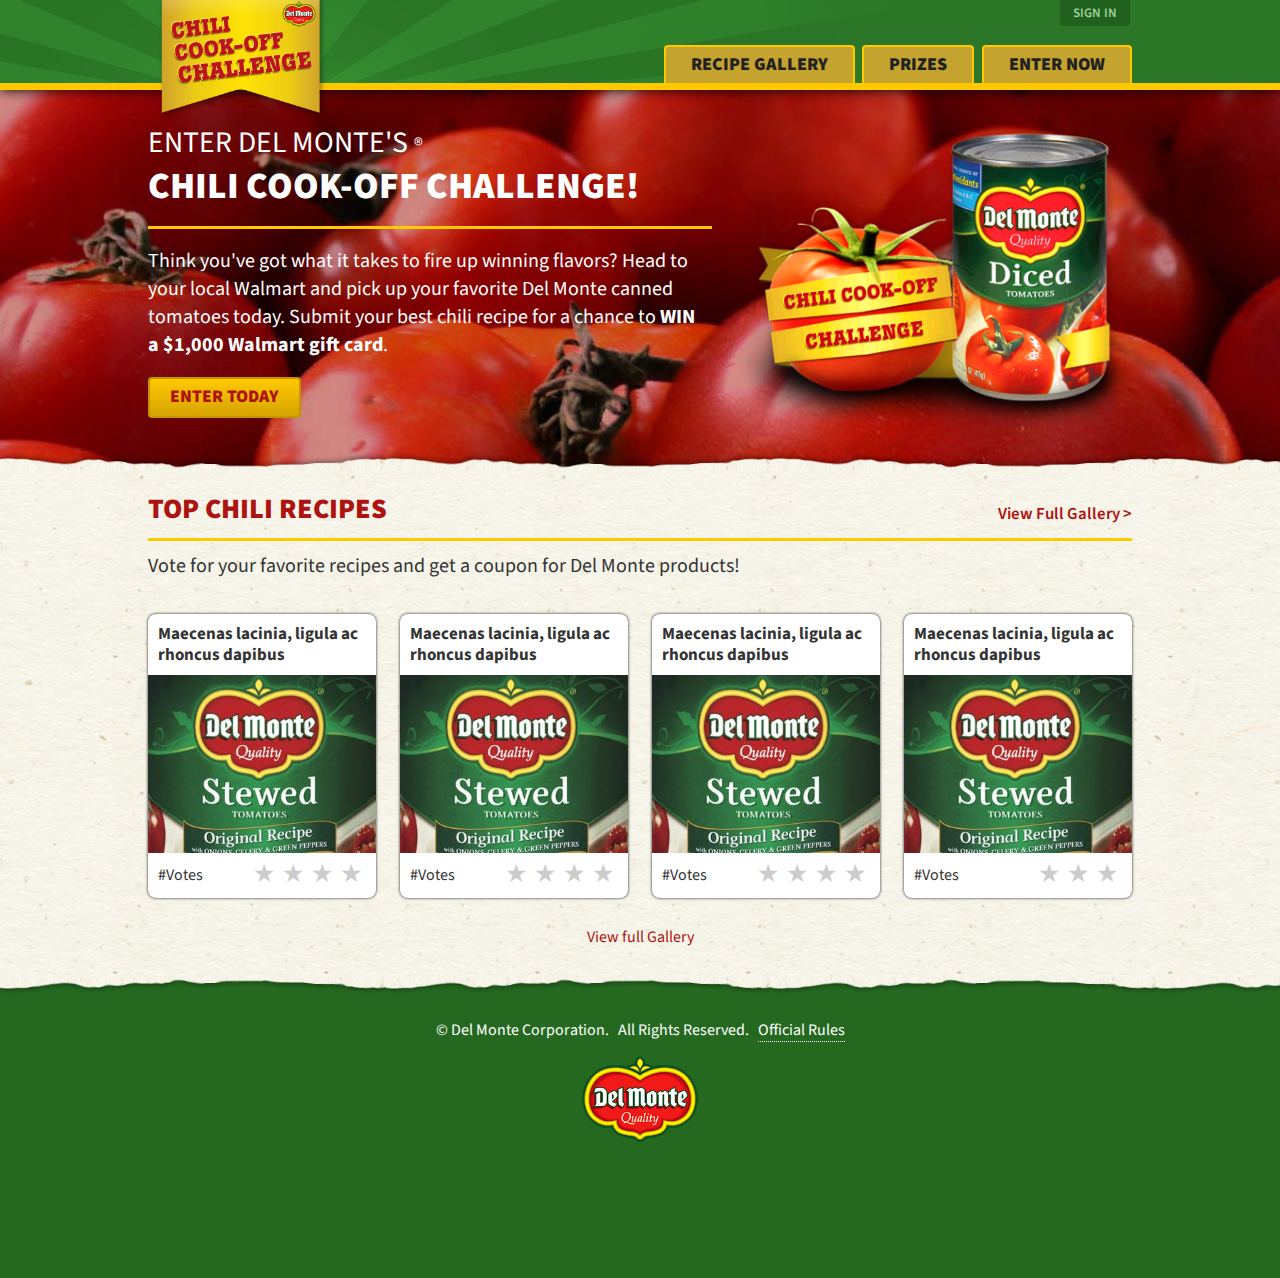
==== dm/index.html @ 46706d62 "." ====
<!DOCTYPE html>
<!--[if lt IE 7]><html class="no-js lt-ie9 lt-ie8 lt-ie7"><![endif]-->
<!--[if IE 7]><html class="no-js lt-ie9 lt-ie8"><![endif]-->
<!--[if IE 8]><html class="no-js lt-ie9"><![endif]-->
<!--[if gt IE 8]><!--><html class="no-js"><!--<![endif]-->
<head>
  <meta http-equiv="Content-Type" content="text/html; charset=UTF-8">
    <meta charset="utf-8">
    <title>Del Monte Chili Cook-off</title>
    <meta name="viewport" content="width=device-width, initial-scale=1.0">

    <link href="css/bootstrap.css" rel="stylesheet">
    <link href="css/styles.css" rel="stylesheet">
    <link href='http://fonts.googleapis.com/css?family=Source+Sans+Pro:400,600,700,900' rel='stylesheet' type='text/css'>

    <script src="http://ajax.googleapis.com/ajax/libs/jquery/1.8.3/jquery.min.js"></script>
    <script src="js/plugins.js"></script>
    <script src="js/scripts.js"></script>

    <!-- HTML5 shim, for IE6-8 support of HTML5 elements -->
    <!--[if lt IE 9]>
      <script src="http://html5shim.googlecode.com/svn/trunk/html5.js"></script>
    <![endif]-->   
   </head>

  <body class="home">
  <header class="masthead container-wrap">
    <div class="container">
      <div class="row">

        <div class="span12">
          <nav>
            <ul class="nav">
              <li id="main-logo"><a href="index.html"><img src="img/chili-cook-off.png"/></a></li>
              <li><a href="gallery.html"><span class="hidden-phone">Recipe </span>Gallery</a></li>
              <li><a href="prizes.html">Prizes</a></li>
              <li><a href="#">Enter Now</a></li>
            </ul>
          </nav>
        </div><!-- END span12 -->

      </div><!-- END row -->
      <img class="del-monte-logo" src="img/del-monte-logo.png"/>
      <a class="signin" href="#">Sign in</a>
    </div><!-- ENd container -->
  </header><!-- END container-wrap -->

  <section class="hero container-wrap">
    <div class="container">
      <div class="row clearfix">

        <div class="span7 mspan6 m1span12">
          <h1><span>Enter Del Monte's <span class="reg">&reg;</span></span><br/>Chili Cook-off Challenge!</h1>
          <h4>Think you've got what it takes to fire up winning flavors? Head to your local Walmart and pick up your favorite Del Monte canned tomatoes today. Submit your best chili recipe for a chance to <span>WIN a $1,000 Walmart gift card</span>.</h4>
          <p class="cta-wrap"><a class="cta1" href="#">ENTER TODAY</a></p>
        </div><!-- END span7 -->

        <div class="span5 mspan6 m1span12">
          <img class="heroimage" alt="image" src="img/thecan.png"/>
        </div><!-- END span5 -->

      </div><!-- END row -->
    </div><!-- ENd container -->
  </section><!-- END SECTION container-wrap hero -->

  <!-- START main -->
  <div class="edgetop"><!-- empty --></div>
  <section class="container-wrap" id="main">
    <header class="container first">
      <div class="row">

        <div class="span12">
           <h2>Top Chili Recipes <span> &nbsp; <a href="gallery.html">View <b class="visible-desktop">Full</b> Gallery ></a></span></h2>
           <h4>Vote for your favorite recipes and get a coupon for Del Monte products!</h4>
        </div><!-- END span12 -->

      </div><!-- END row -->
    </header><!-- END HEADER container -->

    <div class="container">
      <div class="row clearfix thearticles">

        <article class="span3 mspan3 m1span6 m2span12">
          <div>
            <h3><a href="#">Maecenas lacinia, ligula ac rhoncus dapibus</a></h3>
            <a href="#"><img alt="image" src="img/placeholder-recipe.jpg"/></a>
              <div class="info">
                <p>#Votes</p>
                <div class="rating">&#x2605; &#x2605; &#x2605; &#x2605;</div>
              </div>
          </div>
        </article><!-- END ARTICLE span3-->

        <article class="span3 mspan3 m1span6 m2span12">
          <div>
            <h3><a href="#">Maecenas lacinia, ligula ac rhoncus dapibus</a></h3>
            <a href="#"><img alt="image" src="img/placeholder-recipe.jpg"/></a>
              <div class="info">
                <p>#Votes</p>
                <div class="rating">&#x2605; &#x2605; &#x2605; &#x2605;</div>
              </div>
          </div>
        </article><!-- END ARTICLE span3-->

        <div class="clear m2"><!-- clear --></div>

        <article class="span3 mspan3 m1span6 m2span12">
          <div>
            <h3><a href="#">Maecenas lacinia, ligula ac rhoncus dapibus</a></h3>
            <a href="#"><img alt="image" src="img/placeholder-recipe.jpg"/></a>
              <div class="info">
                <p>#Votes</p>
                <div class="rating">&#x2605; &#x2605; &#x2605; &#x2605;</div>
              </div>
          </div>
        </article><!-- END ARTICLE span3-->

        <article class="span3 mspan3 m1span6 m2span12">
          <div>
            <h3><a href="#">Maecenas lacinia, ligula ac rhoncus dapibus</a></h3>
            <a href="#"><img alt="image" src="img/placeholder-recipe.jpg"/></a>
              <div class="info">
                <p>#Votes</p>
                <div class="rating">&#x2605; &#x2605; &#x2605;</div>
              </div>
          </div>
        </article><!-- END ARTICLE span3-->       

      </div><!-- END row -->
      <div class="row clearfix">

        <div class="span12">
          <p class="aligncenter"><a href="gallery.html">View full Gallery</a></p>
        </div><!-- END span12 -->

      </div><!-- END row -->
    </div><!-- END container -->

  </section><!-- END SECTION container-wrap END main-->

  <!-- START footer -->
  <div class="edgebottom"><!-- empty --></div>

  <footer class="container-wrap">
    <div class="container">
      <div class="row">

        <div class="span12">
         <p>&copy; Del Monte Corporation. &nbsp; All Rights Reserved. &nbsp;  <a href="#">Official Rules</a></p>
         <img class="del-monte-logo" src="img/del-monte-logo.png"/>
        </div>

      </div><!-- END row -->
    </div><!-- END container -->
  </footer><!-- END FOOTER container-wrap -->

  </body>
</html>
---- dm/css/styles.css ----
/* main areas
============================================ */
html {font-size:100%;padding:0;margin:0;}
body {font-size:10px;padding:0;margin:0;background:#faf9ee;}
.container {padding:22px 0 34px;}
.container-wrap .container:first-child {border-top:none;}
body .container-wrap:first-child + .container-wrap .container:first-child {border-top:none;padding-top:20px;} /* skip masthead border top - this is the hero container */
body.home #main .container + .container {padding-bottom:16px;} /* in case homepage features 1 row of recipes */
.masthead {background:url(../img/header-background.png) 50% bottom #256921 no-repeat;border-bottom:7px solid #ffc900;box-shadow:1px 0px 12px #000;z-index:1;position:relative;}
.masthead .container {padding:0;border-top:none!important;padding:45px 0 0;position:relative;}
.masthead .span12 {position:relative;}
#main  {background:url(../img/background01.png) top center #a1170d;position:relative;z-index:1;}
.edgetop {background:url(../img/shrededge.png) repeat-x 0 -7px;height:20px;margin-top:-20px;z-index:2;position:relative;}
.edgebottom {background:url(../img/shrededge.png) repeat-x 0 -26px;height:20px;z-index:2;position:relative;}
/* footer */
footer a {color:#fff;border-bottom:1px dotted #fff;}
footer a:hover {color:#fff;border-bottom:1px solid #fff;}
footer {background:#256921;padding-bottom:100px;color:#fff;text-align:center;position:relative;z-index:0;margin-top:-26px;padding-top:26px;}
footer .container {border-top:none!important;}

/* nav and logo
============================================ */
.nav  {float:right;margin:0;}
.nav li {display:inline;font-family:'Source Sans Pro', sans-serif;}
.nav li a {text-transform:uppercase;background:#c4a32e;display:inline-block;color:#222;font-size:1.8em;height:2.0em;line-height:2.0em;margin-left:0.4em;padding:0 1.4em 0 1.4em;float:left;font-weight:900;border-top:2px solid #ffc900;border-right:2px solid #ffc900;border-left:2px solid #ffc900;border-top-left-radius: 4px;border-top-right-radius: 4px;text-decoration:none;
-webkit-transition-property: background;
-webkit-transition-duration: 190ms;
-moz-transition-property: background;
-moz-transition-duration: 190ms;
}
.nav li a:hover {background:#ffc900;color:#000;}
.nav li.current a {background:#ffc900;color:#000;}
.nav li#main-logo a {position:absolute;left:0;top:-234%;padding:0;width:184px;height:auto;border:none;margin:0;background:none;display:block;}
.nav li#main-logo a:hover {}
.del-monte-logo {width:133px;margin:11px 0 0 10%;}
footer .del-monte-logo {width:120px;display:block;margin:0 auto;}
.masthead .del-monte-logo {position: absolute;top: 1px;left: 134px;margin: 0;width: 34px;}
.signin {font-family:'Source Sans Pro', sans-serif;font-size:1.3em;position:absolute;top:0;right:2px;color:#9cd099;text-transform:uppercase;font-weight:600;background:#21611e;padding:0.2em 1em 0.3em;border-bottom-right-radius: 4px;border-bottom-left-radius: 4px;
-webkit-transition-property: background;
-webkit-transition-duration: 210ms;
-moz-transition-property: background;
-moz-transition-duration: 210ms;
}
.signin:hover {color:#fff;background:#1a5217;}

/* hero
============================================ */
.hero {background:url(../img/tomatoes-for-sauce.jpg) center top;z-index:0;position:relative;}
img.heroimage {margin-top:16px;}
.hero h1 {margin-top:0.3em;}
.hero h4 {margin-right:3%;color:#fff;}
.gallery .hero h1 {margin: 0 0 0.3em 0;border-bottom:none;padding-bottom:0;margin-top:0.3em;}


/* base header and font styles
============================================ */
h1, h2, h3,h4, h5, h6 {font-weight:normal;font-family:'Source Sans Pro', sans-serif;color:#ad1411;}
h1 {font-size: 3.7em;margin: 0 0 0.48em 0;line-height:1.1em;font-weight:900;text-transform:uppercase;border-bottom:3px solid #ffc900;padding-bottom:0.5em;color:#fff;}
h1 span {font-size: 0.8em;font-weight:400;}
h2 {font-size: 2.8em;margin: 0 0 0.4em 0;line-height:1.2em;font-weight:900;text-transform:uppercase;border-bottom:3px solid #ffc900;padding-bottom:0.4em;}
h3 {font-size: 2.0em;margin: 0 0 0.6em 0;line-height:1.3em;font-weight:600;}
h4 {font-size: 2.0em;margin: 0 0 0.6em 0;line-height:1.4em;font-weight:400;color:#333;}
h4 span {font-weight:700;}
h5 {font-size: 1.7em;margin: 0 0 0.7em 0;line-height:1.4em;font-weight:400;}
h6 {font-size: 1.6em;margin: 0 0 0.8em 0;line-height:1.4em;font-weight:400;}
p {font-size:1.6em;line-height:1.4em;font-family:'Source Sans Pro', sans-serif;margin-bottom:0.8em;}
.reg {font-size:0.7em;}

/* adjustments */
.thearticles article h3 {font-size:1.7em;line-height:1.2em;font-weight:700;color:#333;}
.thearticles article h3 a {color:#333;}
.thearticles article h3 a:hover {color:#ad1411;}
h2 span, h3 span, h5 span, h6 span {font-size:0.6em;font-weight:600;text-transform:none;}
#main h2 {position:relative;}
#main h2 span {right:0;position:absolute;bottom:0.4em;}
a {color:#ad1411;text-decoration:none!important;}
a:hover {color:#111;}
h6.sort {color:#666;border-bottom:3px solid #ffc900;padding-bottom:0.8em;}
h6.sort a {color:#ad1411;font-weight:700;text-transform:uppercase;}
h6.sort a:hover {color:#222;}

/* buttons
============================================ */
.cta-wrap {padding-top:0.4em;margin-bottom:1em;}
.cta-wrap-center {text-align:center;}
.cta1 {padding:7px 20px;font-weight:900;font-size:1.1em;display:inline-block;background:#d8b137;border-radius:4px;color:#ad1411;border:2px solid #c39600;
background: -moz-linear-gradient(top,  #fec800 1%, #d6a400 100%); /* FF3.6+ */
background: -webkit-gradient(linear, left top, left bottom, color-stop(1%,#fec800), color-stop(100%,#d6a400)); /* Chrome,Safari4+ */
background: -webkit-linear-gradient(top,  #fec800 1%,#d6a400 100%); /* Chrome10+,Safari5.1+ */
background: -o-linear-gradient(top,  #fec800 1%,#d6a400 100%); /* Opera 11.10+ */
background: -ms-linear-gradient(top,  #fec800 1%,#d6a400 100%); /* IE10+ */
background: linear-gradient(to bottom,  #fec800 1%,#d6a400 100%); /* W3C */
filter: progid:DXImageTransform.Microsoft.gradient( startColorstr='#fec800', endColorstr='#d6a400',GradientType=0 ); /* IE6-9 */
}
.cta1:hover {color:#ad1411;background:#ffc900;text-decoration:none;}
.pagenavi .cta1 {border:none;padding:5px 10px 0 0;background:none;}
.pagenavi .cta-wrap.alignright .cta1 {border:none;padding:5px 0 0 10px;background:none;}
.pagenavi .cta-wrap, .pagenavi p {margin-bottom:0;}

/* photo gallery
============================================ */
.thearticles article  {margin-bottom:28px;}

.thearticles article > div {border:2px solid #ad1411;border-radius:8px;background:white;box-shadow:none;}
.thearticles article > div {border:none;border-radius:8px;background:white;box-shadow:0 0 3px #111;}

.thearticles article h3 {padding:10px 10px 0}
.thearticles article .info {padding:11px 10px 11px;position:relative;}
.rating {font-size:2.5em;color:#ccc;position:absolute;right:14px;top:10px;}
.thearticles article .info p{margin:0;}

/* utility
============================================ */
img {width:100%;height:auto;display:block;}
.first {padding-bottom:0!important;}
.dreverse {float:right!important;}
.reverse {float:right!important;}
.m, .m1, .m2 {display:none!important;}
.alignleft{text-align:left;}
.aligncenter{text-align:center;}
.alignright{text-align:right;}
b {font-weight:inherit;}
.clear {clear:both; display:block; overflow:hidden; visibility:hidden; width:0;height:0;}
.clear4 {clear:left;}

/* misc
============================================ */
.pageinfowrap p {margin-top:4px;}


/* responsive
============================================ */
@media (max-width: 979px) {
.rating {display:block;position:static;padding:5px 0 0;}

}

@media (min-width: 767px) and (max-width: 979px) {
/* specific adjustments */
.thearticles article  {width: 228px;}
.home .thearticles article  {width: 166px;}
.clear4 {clear:none!important;}
.masthead {background: url(../img/header-background.png) 40% bottom #256921 no-repeat;}

}

@media (max-width: 767px) {
body {font-size:9px;padding:0;margin:0;}
.clear4 {clear:none!important;}
.m {display:inherit!important;}
.container {margin-left:11px!important;margin-right:11px!important;}
.dreverse {float:none!important;}

/* mobile 12 col grid */
.row {margin-left:-3%;}
[class*="span"] {width:97%;margin-left:3%;float:left;}
.mspan1 {width:8.333333333333333%;}
.mspan2 {width:13.66666666666667%;}
.mspan3 {width:22%;}
.mspan4 {width:30.33333333333333%;}
.mspan5 {width:38.66666666666667%;}
.mspan6 {width:47%;}
.mspan7 {width:55.33333333333333%;}
.mspan8 {width:63.66666666666666%;}
.mspan9 {width:72%;}
.mspan10 {width:80.33333333333333%;}
.mspan11 {width:91.66666666666666%;}
.mspan12 {width:97%;}
.m-4-6-12 > [class*="span"] {width:30.33333333333333%;}
.m-4-0-6 > [class*="span"] {width:30.33333333333333%;}
.m-3-4-6 > [class*="span"] {width:23%;}

/* specific adjustments */
h1 {font-size: 3.4em}
.cta1 {padding:8px 10px;}
.heroimage {padding-bottom:16px;}
.hero h1 {margin-top:0;}
.thearticles article h3 {font-size:1.9em;}
h6{font-size:1.8em;}
.nav li a {margin-left:0.25em;padding:0 0.9em 0.1em;}
.nav li:first-child + li > a {margin-left:0;}
.nav li#main-logo a {top:-210%;padding:0;width:160px}
.masthead {background: url(../img/header-background.png) 27% bottom #256921 no-repeat;}
body .container-wrap:first-child + .container-wrap .container:first-child {border-top:none;padding-top:14px;}
.del-monte-logo {width:auto;margin: 20px 0 0 0;}
.masthead .del-monte-logo {left: 114px;}

.pagenavi p.cta-wrap .cta1 {margin-left:-9px;}
.pagenavi p.cta-wrap.alignright .cta1 {margin-right:-9px;}
}

@media (max-width: 600px) {
.m {display:none!important;}
.m1 {display:inherit!important;}

.m1span1 {width:8.333333333333333%;}
.m1span2 {width:13.66666666666667%;}
.m1span3 {width:22%;}
.m1span4 {width:30.33333333333333%;}
.m1span5 {width:38.66666666666667%;}
.m1span6 {width:47%;}
.m1span7 {width:55.33333333333333%;}
.m1span8 {width:63.66666666666666%;}
.m1span9 {width:72%;}
.m1span10 {width:80.33333333333333%;}
.m1span11 {width:91.66666666666666%;}
.m1span12 {width:97%;}
.m-4-6-12 > [class*="span"] {width:47%;}
.m-4-0-6 > [class*="span"] {width:30.33333333333333%;}
.m-3-4-6 > [class*="span"] {width:30.33333333333333%;}

/* specific adjustments */
.cta1 {font-size:1.2em;}
.thearticles article h3 {font-size:1.8em;}
.nav li a {padding:0 0.7em 0.1em;}
.nav li#main-logo a {top: -210%;padding: 0;width: 150px;}
img.heroimage {width: 60%;margin: 0 auto;padding-bottom: 0;}
.container {padding: 25px 0 28px;}
.masthead .del-monte-logo {left: 103px;}

}

@media (max-width: 450px) {
.nav  {float:none;margin:0 auto;text-align:center;}
.nav li a {font-size:1.7em;height:1.8em;line-height:1.8em;float:none;padding-bottom:0.1em;}
.nav li.sign-in a {}
.nav li#main-logo a {position:static;display:block;}
.nav li#main-logo a:hover {color:#ccc;}
.nav li#main-logo a {margin:-80px auto 0;width: 130px;}
.masthead .del-monte-logo {display:none;}
}

@media (max-width: 350px) {
body {font-size:8px;padding:0;margin:0;}
.m, .m1 {display:none!important;}
.m2 {display:inherit!important;}
.m2span1 {width:8.333333333333333%;}
.m2span2 {width:13.66666666666667%;}
.m2span3 {width:22%;}
.m2span4 {width:30.33333333333333%;}
.m2span5 {width:38.66666666666667%;}
.m2span6 {width:47%;}
.m2span7 {width:55.33333333333333%;}
.m2span8 {width:63.66666666666666%;}
.m2span9 {width:72%;}
.m2span10 {width:80.33333333333333%;}
.m2span11 {width:91.66666666666666%;}
.m2span12 {width:97%;}
.m-4-6-12 > [class*="span"] {width:97%;}
.m-4-0-6 > [class*="span"] {width:47%;}
.m-3-4-6 > [class*="span"] {width:47%;}

/* adjustments */
.masthead {background: url(../img/header-background.png) 29.5% bottom #256921 no-repeat;}
.nav li a {font-size:1.9em;height:1.8em;line-height:1.8em;padding:0 0.9em 0.1em;}
.hero  {background-image:none;background-color:#99140b;position:relative;z-index:0;}
.hero  {text-align:center;}
.del-monte-logo {width:28%;margin: 0 auto;}
img.heroimage {width: 80%;}
.thearticles article h3 {font-size:2.0em;}
h6{font-size:1.7em;}
.signin {font-size:1.5em;right:-5px;}
}
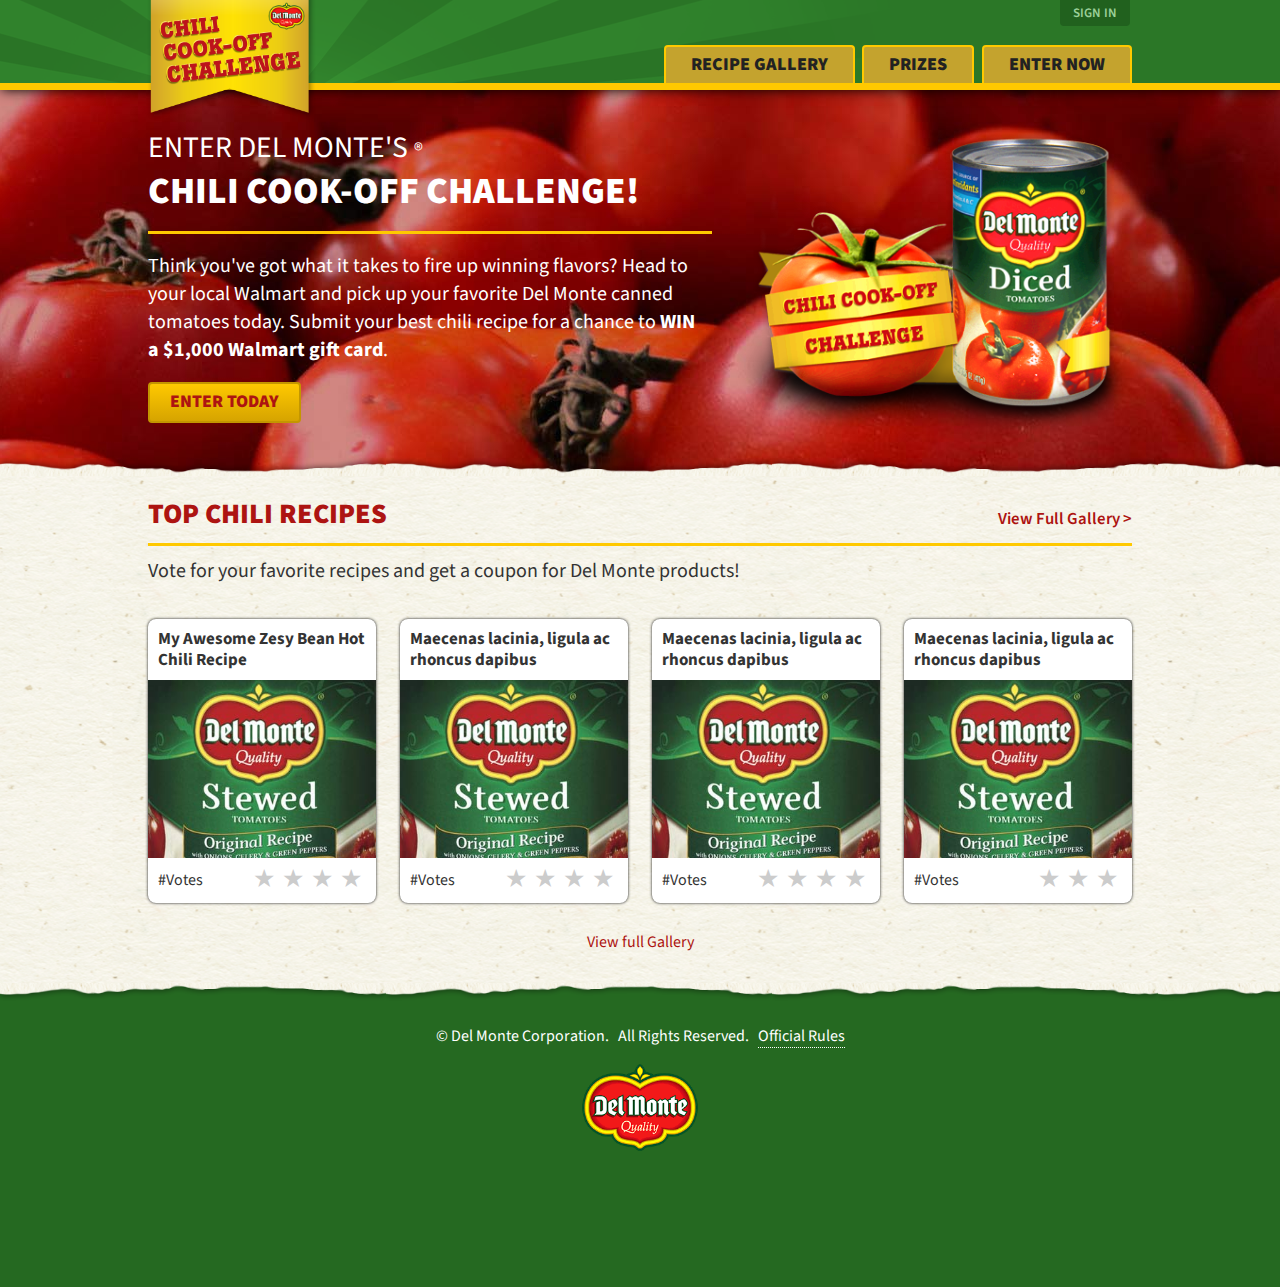
==== commit 265cfa52: "." ====
--- a/dm/index.html
+++ b/dm/index.html
@@ -82,8 +82,8 @@
 
         <article class="span3 mspan3 m1span6 m2span12">
           <div>
-            <h3><a href="#">Maecenas lacinia, ligula ac rhoncus dapibus</a></h3>
-            <a href="#"><img alt="image" src="img/placeholder-recipe.jpg"/></a>
+            <h3><a href="recipe.html">My Awesome Zesy Bean Hot Chili Recipe</a></h3>
+            <a href="recipe.html"><img alt="image" src="img/placeholder-recipe.jpg"/></a>
               <div class="info">
                 <p>#Votes</p>
                 <div class="rating">&#x2605; &#x2605; &#x2605; &#x2605;</div>
--- a/dm/css/styles.css
+++ b/dm/css/styles.css
@@ -1,15 +1,16 @@
 /* main areas
 ============================================ */
-html {font-size:100%;padding:0;margin:0;}
-body {font-size:10px;padding:0;margin:0;background:#faf9ee;}
+html {font-size:100%;padding:0;margin:0;background:#256921;}
+body {font-size:10px;padding:0;margin:0;background:#256921;}
 .container {padding:22px 0 34px;}
 .container-wrap .container:first-child {border-top:none;}
-body .container-wrap:first-child + .container-wrap .container:first-child {border-top:none;padding-top:20px;} /* skip masthead border top - this is the hero container */
+body .container-wrap:first-child + .container-wrap .container:first-child {border-top:none;padding-top:25px;} /* skip masthead border top - this is the hero container */
 body.home #main .container + .container {padding-bottom:16px;} /* in case homepage features 1 row of recipes */
 .masthead {background:url(../img/header-background.png) 50% bottom #256921 no-repeat;border-bottom:7px solid #ffc900;box-shadow:1px 0px 12px #000;z-index:1;position:relative;}
 .masthead .container {padding:0;border-top:none!important;padding:45px 0 0;position:relative;}
 .masthead .span12 {position:relative;}
 #main  {background:url(../img/background01.png) top center #a1170d;position:relative;z-index:1;}
+.prizes #main  {padding-top:20px;}
 .edgetop {background:url(../img/shrededge.png) repeat-x 0 -7px;height:20px;margin-top:-20px;z-index:2;position:relative;}
 .edgebottom {background:url(../img/shrededge.png) repeat-x 0 -26px;height:20px;z-index:2;position:relative;}
 /* footer */
@@ -29,12 +30,19 @@
 -moz-transition-duration: 190ms;
 }
 .nav li a:hover {background:#ffc900;color:#000;}
-.nav li.current a {background:#ffc900;color:#000;}
-.nav li#main-logo a {position:absolute;left:0;top:-234%;padding:0;width:184px;height:auto;border:none;margin:0;background:none;display:block;}
+.nav li.current a {background:#ffc900;color:#000;
+background: -moz-linear-gradient(top,  #d6a400 1%, #fec800 100%); /* FF3.6+ */
+background: -webkit-gradient(linear, left top, left bottom, color-stop(1%,#d6a400), color-stop(100%,#fec800)); /* Chrome,Safari4+ */
+background: -webkit-linear-gradient(top,  #d6a400 1%,#fec800 100%); /* Chrome10+,Safari5.1+ */
+background: -o-linear-gradient(top,  #d6a400 1%,#fec800 100%); /* Opera 11.10+ */
+background: -ms-linear-gradient(top,  #d6a400 1%,#fec800 100%); /* IE10+ */
+background: linear-gradient(to bottom,  #d6a400 1%,#fec800 100%); /* W3C */
+}
+.nav li#main-logo a {position:absolute;left:-11px;top:-234%;padding:0;width:184px;height:auto;border:none;margin:0;background:none;display:block;}
 .nav li#main-logo a:hover {}
-.del-monte-logo {width:133px;margin:11px 0 0 10%;}
+.del-monte-logo {width:133px;margin:3px 0 0 10%;}
 footer .del-monte-logo {width:120px;display:block;margin:0 auto;}
-.masthead .del-monte-logo {position: absolute;top: 1px;left: 134px;margin: 0;width: 34px;}
+.masthead .del-monte-logo {position: absolute;top: 2px;left: 120px;margin: 0;width: 37px;}
 .signin {font-family:'Source Sans Pro', sans-serif;font-size:1.3em;position:absolute;top:0;right:2px;color:#9cd099;text-transform:uppercase;font-weight:600;background:#21611e;padding:0.2em 1em 0.3em;border-bottom-right-radius: 4px;border-bottom-left-radius: 4px;
 -webkit-transition-property: background;
 -webkit-transition-duration: 210ms;
@@ -49,7 +57,7 @@
 img.heroimage {margin-top:16px;}
 .hero h1 {margin-top:0.3em;}
 .hero h4 {margin-right:3%;color:#fff;}
-.gallery .hero h1 {margin: 0 0 0.3em 0;border-bottom:none;padding-bottom:0;margin-top:0.3em;}
+.gallery .hero h1, .prizes .hero h1 {margin: 0 0 0.3em 0;border-bottom:none;padding-bottom:0;margin-top:0.3em;}
 
 
 /* base header and font styles
@@ -63,13 +71,23 @@
 h4 span {font-weight:700;}
 h5 {font-size: 1.7em;margin: 0 0 0.7em 0;line-height:1.4em;font-weight:400;}
 h6 {font-size: 1.6em;margin: 0 0 0.8em 0;line-height:1.4em;font-weight:400;}
-p {font-size:1.6em;line-height:1.4em;font-family:'Source Sans Pro', sans-serif;margin-bottom:0.8em;}
+p {font-size:1.6em;line-height:1.4em;font-family:'Source Sans Pro', sans-serif;margin-bottom:0.9em;}
 .reg {font-size:0.7em;}
 
 /* adjustments */
-.thearticles article h3 {font-size:1.7em;line-height:1.2em;font-weight:700;color:#333;}
+.prizes .thearticles article h3 {font-size: 2.0em;line-height:1.2em;font-weight:700;text-align: center;}
+.prizes .thearticles article h3 a {color:#ad1411;}
+.prizes .thearticles article h3 a:hover {color:#333;}
+
+.prizes .thearticles article h4 {text-align: center;margin-bottom:0;}
+.prizes .thearticles article .info p {text-align: center;margin-bottom:0.8em;}
+
+.thearticles article h3 {font-size:1.7em;line-height:1.2em;font-weight:700;color:#333;padding:10px 10px 0;}
+.prizes .thearticles article h3 {padding:16px 10px 0;}
 .thearticles article h3 a {color:#333;}
 .thearticles article h3 a:hover {color:#ad1411;}
+.thearticles article .info p{margin:0;}
+
 h2 span, h3 span, h5 span, h6 span {font-size:0.6em;font-weight:600;text-transform:none;}
 #main h2 {position:relative;}
 #main h2 span {right:0;position:absolute;bottom:0.4em;}
@@ -90,28 +108,29 @@
 background: -o-linear-gradient(top,  #fec800 1%,#d6a400 100%); /* Opera 11.10+ */
 background: -ms-linear-gradient(top,  #fec800 1%,#d6a400 100%); /* IE10+ */
 background: linear-gradient(to bottom,  #fec800 1%,#d6a400 100%); /* W3C */
-filter: progid:DXImageTransform.Microsoft.gradient( startColorstr='#fec800', endColorstr='#d6a400',GradientType=0 ); /* IE6-9 */
+/*filter: progid:DXImageTransform.Microsoft.gradient( startColorstr='#fec800', endColorstr='#d6a400',GradientType=0 );*/ /* IE6-9 */
 }
 .cta1:hover {color:#ad1411;background:#ffc900;text-decoration:none;}
 .pagenavi .cta1 {border:none;padding:5px 10px 0 0;background:none;}
 .pagenavi .cta-wrap.alignright .cta1 {border:none;padding:5px 0 0 10px;background:none;}
 .pagenavi .cta-wrap, .pagenavi p {margin-bottom:0;}
-
-/* photo gallery
+.prizes #main .cta-wrap {margin-bottom:43px;padding-top:0;}
+
+/* gallery
 ============================================ */
 .thearticles article  {margin-bottom:28px;}
 
 .thearticles article > div {border:2px solid #ad1411;border-radius:8px;background:white;box-shadow:none;}
 .thearticles article > div {border:none;border-radius:8px;background:white;box-shadow:0 0 3px #111;}
-
-.thearticles article h3 {padding:10px 10px 0}
+.lt-ie9 .thearticles article > div {border:1px solid #777;}
+
 .thearticles article .info {padding:11px 10px 11px;position:relative;}
 .rating {font-size:2.5em;color:#ccc;position:absolute;right:14px;top:10px;}
-.thearticles article .info p{margin:0;}
+
 
 /* utility
 ============================================ */
-img {width:100%;height:auto;display:block;}
+img {max-width:100%;height:auto;display:block;}
 .first {padding-bottom:0!important;}
 .dreverse {float:right!important;}
 .reverse {float:right!important;}
@@ -119,20 +138,27 @@
 .alignleft{text-align:left;}
 .aligncenter{text-align:center;}
 .alignright{text-align:right;}
+.thebolds {font-weight:900;}
+.thebolds1 {font-weight:700;}
+.thebolds2 {font-weight:600;}
+.thenormals {font-weight:400;}
 b {font-weight:inherit;}
+.border {border-top:3px solid #ffc900;height:1px;display:block;overflow:hidden;}
 .clear {clear:both; display:block; overflow:hidden; visibility:hidden; width:0;height:0;}
 .clear4 {clear:left;}
+/* adjustments */
+.prizes .border {clear:both;margin-top:14px;padding-bottom:30px;}
 
 /* misc
 ============================================ */
-.pageinfowrap p {margin-top:4px;}
+.pageinfowrap p {margin-top:8px;}
 
 
 /* responsive
 ============================================ */
 @media (max-width: 979px) {
 .rating {display:block;position:static;padding:5px 0 0;}
-
+img.heroimage {margin-top: 30px;}
 }
 
 @media (min-width: 767px) and (max-width: 979px) {
@@ -145,10 +171,11 @@
 }
 
 @media (max-width: 767px) {
-body {font-size:9px;padding:0;margin:0;}
+body {font-size:9px;}
 .clear4 {clear:none!important;}
 .m {display:inherit!important;}
-.container {margin-left:11px!important;margin-right:11px!important;}
+.mcenter {float:none;margin:0 auto;}
+.container {margin-left:18px!important;margin-right:18px!important;}
 .dreverse {float:none!important;}
 
 /* mobile 12 col grid */
@@ -180,18 +207,21 @@
 .nav li a {margin-left:0.25em;padding:0 0.9em 0.1em;}
 .nav li:first-child + li > a {margin-left:0;}
 .nav li#main-logo a {top:-210%;padding:0;width:160px}
-.masthead {background: url(../img/header-background.png) 27% bottom #256921 no-repeat;}
+.masthead {background: url(../img/header-background.png) 26% bottom #256921 no-repeat;}
 body .container-wrap:first-child + .container-wrap .container:first-child {border-top:none;padding-top:14px;}
-.del-monte-logo {width:auto;margin: 20px 0 0 0;}
+.del-monte-logo {margin: 14px 0 0 0;}
 .masthead .del-monte-logo {left: 114px;}
-
+.pageinfowrap p {font-size:1.8em;}
 .pagenavi p.cta-wrap .cta1 {margin-left:-9px;}
 .pagenavi p.cta-wrap.alignright .cta1 {margin-right:-9px;}
+.cta1 {font-size:1.2em;}
 }
 
 @media (max-width: 600px) {
 .m {display:none!important;}
 .m1 {display:inherit!important;}
+.mcenter {float:left;margin-left:3%;}
+.m1center {float:none;margin:0 auto;}
 
 .m1span1 {width:8.333333333333333%;}
 .m1span2 {width:13.66666666666667%;}
@@ -210,17 +240,19 @@
 .m-3-4-6 > [class*="span"] {width:30.33333333333333%;}
 
 /* specific adjustments */
-.cta1 {font-size:1.2em;}
 .thearticles article h3 {font-size:1.8em;}
 .nav li a {padding:0 0.7em 0.1em;}
 .nav li#main-logo a {top: -210%;padding: 0;width: 150px;}
-img.heroimage {width: 60%;margin: 0 auto;padding-bottom: 0;}
+.home .hero h4 {margin-right: 0;width: 60%;}
+img.heroimage {width: 44%;margin: 0 auto;position: absolute;top: 13.5em;right: 0;}
 .container {padding: 25px 0 28px;}
 .masthead .del-monte-logo {left: 103px;}
+.prizes #main .cta-wrap .cta1{display:block;}
 
 }
 
 @media (max-width: 450px) {
+.container {margin-left:11px!important;margin-right:11px!important;}
 .nav  {float:none;margin:0 auto;text-align:center;}
 .nav li a {font-size:1.7em;height:1.8em;line-height:1.8em;float:none;padding-bottom:0.1em;}
 .nav li.sign-in a {}
@@ -228,12 +260,27 @@
 .nav li#main-logo a:hover {color:#ccc;}
 .nav li#main-logo a {margin:-80px auto 0;width: 130px;}
 .masthead .del-monte-logo {display:none;}
+.home .hero h4 {width: auto;width:auto;}
+img.heroimage {width: 68%;margin: 0 auto;position: static;}
+.home .hero  {text-align:center;}/* center home only */
+.hero  {background-image:none;background-color:#870505;position:relative;z-index:0;
+background: #870505; /* Old browsers */
+background: -moz-radial-gradient(center, ellipse cover,  #dd3030 1%, #870505 100%); /* FF3.6+ */
+background: -webkit-gradient(radial, center center, 0px, center center, 100%, color-stop(1%,#dd3030), color-stop(100%,#870505)); /* Chrome,Safari4+ */
+background: -webkit-radial-gradient(center, ellipse cover,  #dd3030 1%,#870505 100%); /* Chrome10+,Safari5.1+ */
+background: -o-radial-gradient(center, ellipse cover,  #dd3030 1%,#870505 100%); /* Opera 12+ */
+background: -ms-radial-gradient(center, ellipse cover,  #dd3030 1%,#870505 100%); /* IE10+ */
+background: radial-gradient(ellipse at center,  #dd3030 1%,#870505 100%); /* W3C */
+}
 }
 
 @media (max-width: 350px) {
 body {font-size:8px;padding:0;margin:0;}
 .m, .m1 {display:none!important;}
 .m2 {display:inherit!important;}
+.m1center {float:left;margin-left:3%;}
+.m2center {float:none;margin:0 auto;}
+
 .m2span1 {width:8.333333333333333%;}
 .m2span2 {width:13.66666666666667%;}
 .m2span3 {width:22%;}
@@ -253,11 +300,15 @@
 /* adjustments */
 .masthead {background: url(../img/header-background.png) 29.5% bottom #256921 no-repeat;}
 .nav li a {font-size:1.9em;height:1.8em;line-height:1.8em;padding:0 0.9em 0.1em;}
-.hero  {background-image:none;background-color:#99140b;position:relative;z-index:0;}
-.hero  {text-align:center;}
 .del-monte-logo {width:28%;margin: 0 auto;}
 img.heroimage {width: 80%;}
+.hero  {text-align:center;} /* center everything else */
 .thearticles article h3 {font-size:2.0em;}
 h6{font-size:1.7em;}
 .signin {font-size:1.5em;right:-5px;}
+p {font-size:1.7em;}
+
+}
+@media (max-width: 315px) {
+.nav li a {font-size:1.9em;height:1.7em;line-height:1.7em;padding:0 0.4em 0.1em;}
 }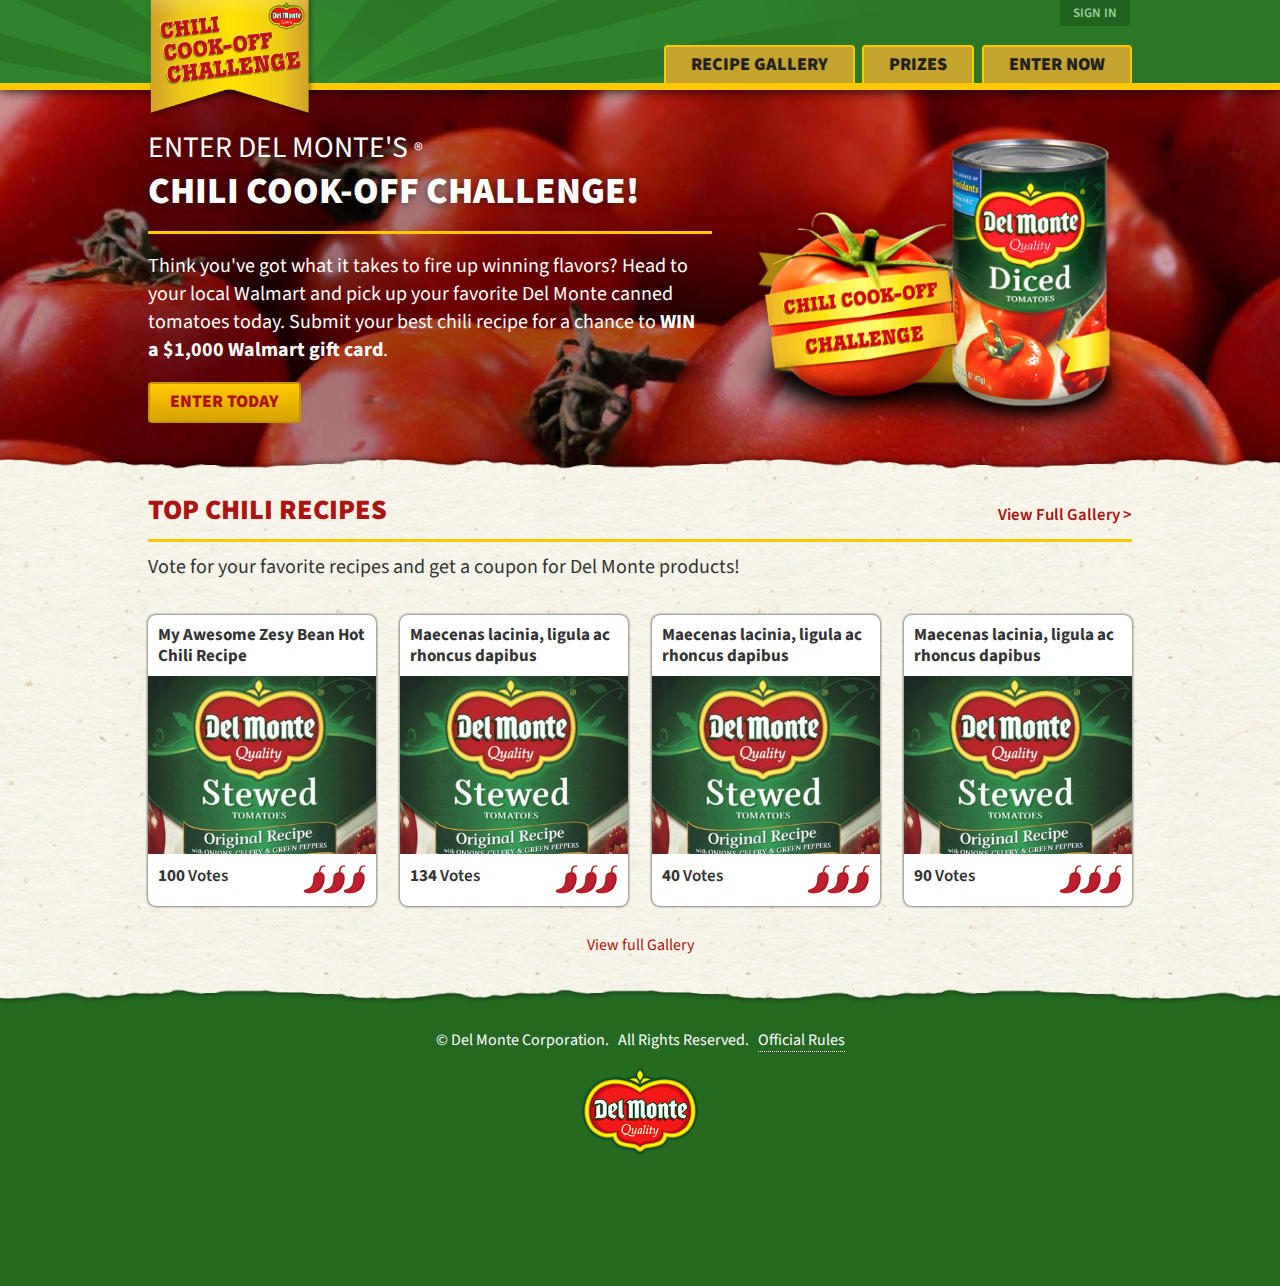
==== commit 3b87313b: "." ====
--- a/dm/index.html
+++ b/dm/index.html
@@ -84,9 +84,11 @@
           <div>
             <h3><a href="recipe.html">My Awesome Zesy Bean Hot Chili Recipe</a></h3>
             <a href="recipe.html"><img alt="image" src="img/placeholder-recipe.jpg"/></a>
-              <div class="info">
-                <p>#Votes</p>
-                <div class="rating">&#x2605; &#x2605; &#x2605; &#x2605;</div>
+              <div class="info clearfix">
+                <p>100 <span>Votes</span></p>
+                <div class="ratingwrap clearfix">
+                  <img class="chili" src="img/chili.png"/><img class="chili" src="img/chili.png"/><img class="chili" src="img/chili.png"/>
+                </div><!-- END ratings -->
               </div>
           </div>
         </article><!-- END ARTICLE span3-->
@@ -95,9 +97,11 @@
           <div>
             <h3><a href="#">Maecenas lacinia, ligula ac rhoncus dapibus</a></h3>
             <a href="#"><img alt="image" src="img/placeholder-recipe.jpg"/></a>
-              <div class="info">
-                <p>#Votes</p>
-                <div class="rating">&#x2605; &#x2605; &#x2605; &#x2605;</div>
+              <div class="info clearfix">
+                <p>134 <span>Votes</span></p>
+                <div class="ratingwrap clearfix">
+                  <img class="chili" src="img/chili.png"/><img class="chili" src="img/chili.png"/><img class="chili" src="img/chili.png"/>
+                </div><!-- END ratings -->
               </div>
           </div>
         </article><!-- END ARTICLE span3-->
@@ -108,9 +112,11 @@
           <div>
             <h3><a href="#">Maecenas lacinia, ligula ac rhoncus dapibus</a></h3>
             <a href="#"><img alt="image" src="img/placeholder-recipe.jpg"/></a>
-              <div class="info">
-                <p>#Votes</p>
-                <div class="rating">&#x2605; &#x2605; &#x2605; &#x2605;</div>
+              <div class="info clearfix">
+                <p>40 <span>Votes</span></p>
+                <div class="ratingwrap clearfix">
+                  <img class="chili" src="img/chili.png"/><img class="chili" src="img/chili.png"/><img class="chili" src="img/chili.png"/>
+                </div><!-- END ratings -->
               </div>
           </div>
         </article><!-- END ARTICLE span3-->
@@ -119,9 +125,11 @@
           <div>
             <h3><a href="#">Maecenas lacinia, ligula ac rhoncus dapibus</a></h3>
             <a href="#"><img alt="image" src="img/placeholder-recipe.jpg"/></a>
-              <div class="info">
-                <p>#Votes</p>
-                <div class="rating">&#x2605; &#x2605; &#x2605;</div>
+              <div class="info clearfix">
+                <p>90 <span>Votes</span></p>
+                <div class="ratingwrap clearfix">
+                  <img class="chili" src="img/chili.png"/><img class="chili" src="img/chili.png"/><img class="chili" src="img/chili.png"/>
+                </div><!-- END ratings -->
               </div>
           </div>
         </article><!-- END ARTICLE span3-->       
--- a/dm/css/styles.css
+++ b/dm/css/styles.css
@@ -2,7 +2,7 @@
 ============================================ */
 html {font-size:100%;padding:0;margin:0;background:#256921;}
 body {font-size:10px;padding:0;margin:0;background:#256921;}
-.container {padding:22px 0 34px;}
+.container {padding:22px 0 30px;}
 .container-wrap .container:first-child {border-top:none;}
 body .container-wrap:first-child + .container-wrap .container:first-child {border-top:none;padding-top:25px;} /* skip masthead border top - this is the hero container */
 body.home #main .container + .container {padding-bottom:16px;} /* in case homepage features 1 row of recipes */
@@ -11,6 +11,7 @@
 .masthead .span12 {position:relative;}
 #main  {background:url(../img/background01.png) top center #a1170d;position:relative;z-index:1;}
 .prizes #main  {padding-top:20px;}
+.recipe #main  {padding-top:7px;}
 .edgetop {background:url(../img/shrededge.png) repeat-x 0 -7px;height:20px;margin-top:-20px;z-index:2;position:relative;}
 .edgebottom {background:url(../img/shrededge.png) repeat-x 0 -26px;height:20px;z-index:2;position:relative;}
 /* footer */
@@ -51,28 +52,35 @@
 }
 .signin:hover {color:#fff;background:#1a5217;}
 
+
 /* hero
 ============================================ */
 .hero {background:url(../img/tomatoes-for-sauce.jpg) center top;z-index:0;position:relative;}
+.recipe .hero {background:url(../img/tomato2.jpg) center bottom; z-index:0;position:relative;}
+.gallery .hero {background:url(../img/chili.jpg) center bottom; z-index:0;position:relative;}
 img.heroimage {margin-top:16px;}
 .hero h1 {margin-top:0.3em;}
 .hero h4 {margin-right:3%;color:#fff;}
-.gallery .hero h1, .prizes .hero h1 {margin: 0 0 0.3em 0;border-bottom:none;padding-bottom:0;margin-top:0.3em;}
+.gallery .hero h1, .prizes .hero h1, .recipe .hero h1 {margin: 0 0 0.2em 0;border-bottom:none;padding-bottom:0;margin-top:0.3em;}
 
 
 /* base header and font styles
 ============================================ */
 h1, h2, h3,h4, h5, h6 {font-weight:normal;font-family:'Source Sans Pro', sans-serif;color:#ad1411;}
-h1 {font-size: 3.7em;margin: 0 0 0.48em 0;line-height:1.1em;font-weight:900;text-transform:uppercase;border-bottom:3px solid #ffc900;padding-bottom:0.5em;color:#fff;}
+h1 {text-shadow:0 1px 9px rgba(0,0,0,0.5);font-size: 3.7em;margin: 0 0 0.48em 0;line-height:1.1em;font-weight:900;text-transform:uppercase;border-bottom:3px solid #ffc900;padding-bottom:0.5em;color:#fff;}
 h1 span {font-size: 0.8em;font-weight:400;}
 h2 {font-size: 2.8em;margin: 0 0 0.4em 0;line-height:1.2em;font-weight:900;text-transform:uppercase;border-bottom:3px solid #ffc900;padding-bottom:0.4em;}
 h3 {font-size: 2.0em;margin: 0 0 0.6em 0;line-height:1.3em;font-weight:600;}
 h4 {font-size: 2.0em;margin: 0 0 0.6em 0;line-height:1.4em;font-weight:400;color:#333;}
 h4 span {font-weight:700;}
 h5 {font-size: 1.7em;margin: 0 0 0.7em 0;line-height:1.4em;font-weight:400;}
-h6 {font-size: 1.6em;margin: 0 0 0.8em 0;line-height:1.4em;font-weight:400;}
+h6 {font-size: 1.6em;margin: 0 0 0.8em 0;line-height:1.3em;font-weight:400;}
 p {font-size:1.6em;line-height:1.4em;font-family:'Source Sans Pro', sans-serif;margin-bottom:0.9em;}
+#main ul  {font-size:1.6em;line-height:1.4em;font-family:'Source Sans Pro', sans-serif;margin-bottom:0.9em;margin-left:19px;}
+ol {font-size:1.6em;line-height:1.4em;font-family:'Source Sans Pro', sans-serif;margin-bottom:0.9em;margin-left:25px;}
+#main ul li, ol li {margin-bottom:0.5em;}
 .reg {font-size:0.7em;}
+
 
 /* adjustments */
 .prizes .thearticles article h3 {font-size: 2.0em;line-height:1.2em;font-weight:700;text-align: center;}
@@ -86,7 +94,9 @@
 .prizes .thearticles article h3 {padding:16px 10px 0;}
 .thearticles article h3 a {color:#333;}
 .thearticles article h3 a:hover {color:#ad1411;}
-.thearticles article .info p{margin:0;}
+.thearticles article .info p{margin:0;float:left;font-weight:700;font-size:1.7em;}
+.thearticles article .info p span{font-weight:600;}
+.prizes .thearticles article .info p {float:none;}
 
 h2 span, h3 span, h5 span, h6 span {font-size:0.6em;font-weight:600;text-transform:none;}
 #main h2 {position:relative;}
@@ -115,6 +125,8 @@
 .pagenavi .cta-wrap.alignright .cta1 {border:none;padding:5px 0 0 10px;background:none;}
 .pagenavi .cta-wrap, .pagenavi p {margin-bottom:0;}
 .prizes #main .cta-wrap {margin-bottom:43px;padding-top:0;}
+.recipe .cta1 {padding-left:57px;padding-right:57px;margin-top:0;}
+.recipe .cta-wrap {padding-top:0;}
 
 /* gallery
 ============================================ */
@@ -124,9 +136,18 @@
 .thearticles article > div {border:none;border-radius:8px;background:white;box-shadow:0 0 3px #111;}
 .lt-ie9 .thearticles article > div {border:1px solid #777;}
 
-.thearticles article .info {padding:11px 10px 11px;position:relative;}
+.thearticles article .info {padding:11px 10px 12px;position:relative;}
 .rating {font-size:2.5em;color:#ccc;position:absolute;right:14px;top:10px;}
-
+.thearticles .ratingwrap{position:static;text-align:right;}
+.thearticles .ratingwrap img{display:inline-block;float:none!important;width:23px!important;}
+
+/* the recipe
+============================================ */
+.userphoto {padding:10px;box-shadow:0 1px 4px rgba(0,0,0,0.7);background:#fff;box-sizing:border-box;-moz-box-sizing: border-box; -webkit-box-sizing: border-box;margin-bottom:16px;}
+.lt-ie8 .userphoto {padding:0;border:1px solid #555;}
+.overview {position:relative;}
+.ratingwrap img{width:43px;float:right;margin-left:-3px;float:none;width:27px;}
+.ratingwrap{position:absolute;}
 
 /* utility
 ============================================ */
@@ -148,12 +169,18 @@
 .clear4 {clear:left;}
 /* adjustments */
 .prizes .border {clear:both;margin-top:14px;padding-bottom:30px;}
+.recipe .border {clear:both;margin-top:14px;padding-bottom:20px;}
 
 /* misc
 ============================================ */
 .pageinfowrap p {margin-top:8px;}
-
-
+.socialshare h6 {color:#fff;font-weight:600;}
+.socialshare {margin-top:11px;}
+.socialshare img {width:57px;border-radius:2px;border:1px solid rgba(0,0,0,0.34);float:left;margin-left:7px;margin-bottom:7px;}
+.socialshare .pin img {margin-left:0;}
+.socialshare a:hover img {border:1px solid #000;}
+
+	 
 /* responsive
 ============================================ */
 @media (max-width: 979px) {
@@ -167,6 +194,7 @@
 .home .thearticles article  {width: 166px;}
 .clear4 {clear:none!important;}
 .masthead {background: url(../img/header-background.png) 40% bottom #256921 no-repeat;}
+.ratingwrap img{width:30px;float:left;}
 
 }
 
@@ -215,6 +243,10 @@
 .pagenavi p.cta-wrap .cta1 {margin-left:-9px;}
 .pagenavi p.cta-wrap.alignright .cta1 {margin-right:-9px;}
 .cta1 {font-size:1.2em;}
+.socialshare .twit img {margin-left:0;}
+.ratingwrap img{width:30px;float:right;}
+
+
 }
 
 @media (max-width: 600px) {
@@ -248,7 +280,7 @@
 .container {padding: 25px 0 28px;}
 .masthead .del-monte-logo {left: 103px;}
 .prizes #main .cta-wrap .cta1{display:block;}
-
+.ratingwrap img{width:25px;}
 }
 
 @media (max-width: 450px) {
@@ -261,9 +293,10 @@
 .nav li#main-logo a {margin:-80px auto 0;width: 130px;}
 .masthead .del-monte-logo {display:none;}
 .home .hero h4 {width: auto;width:auto;}
+.recipe .hero h4 {margin:0!important;}
 img.heroimage {width: 68%;margin: 0 auto;position: static;}
 .home .hero  {text-align:center;}/* center home only */
-.hero  {background-image:none;background-color:#870505;position:relative;z-index:0;
+.hero, .recipe .hero  {background-image:none;background-color:#870505;position:relative;z-index:0;
 background: #870505; /* Old browsers */
 background: -moz-radial-gradient(center, ellipse cover,  #dd3030 1%, #870505 100%); /* FF3.6+ */
 background: -webkit-gradient(radial, center center, 0px, center center, 100%, color-stop(1%,#dd3030), color-stop(100%,#870505)); /* Chrome,Safari4+ */
@@ -272,6 +305,7 @@
 background: -ms-radial-gradient(center, ellipse cover,  #dd3030 1%,#870505 100%); /* IE10+ */
 background: radial-gradient(ellipse at center,  #dd3030 1%,#870505 100%); /* W3C */
 }
+
 }
 
 @media (max-width: 350px) {
@@ -305,10 +339,13 @@
 .hero  {text-align:center;} /* center everything else */
 .thearticles article h3 {font-size:2.0em;}
 h6{font-size:1.7em;}
-.signin {font-size:1.5em;right:-5px;}
-p {font-size:1.7em;}
-
+.signin {font-size:1.5em;right:0px;}
+p, #main ul, ol {font-size:1.7em;}
+.thearticles article .info p {font-size:2em;}
+.socialshare img {margin-left:5px!important;float:left;}
+.socialshare  {width: 200px;margin: 0 auto;float: none;clear: left;padding-top:14px;}
 }
 @media (max-width: 315px) {
+.masthead .container{margin-left:1px!important;margin-right:1px!important;}
 .nav li a {font-size:1.9em;height:1.7em;line-height:1.7em;padding:0 0.4em 0.1em;}
 }